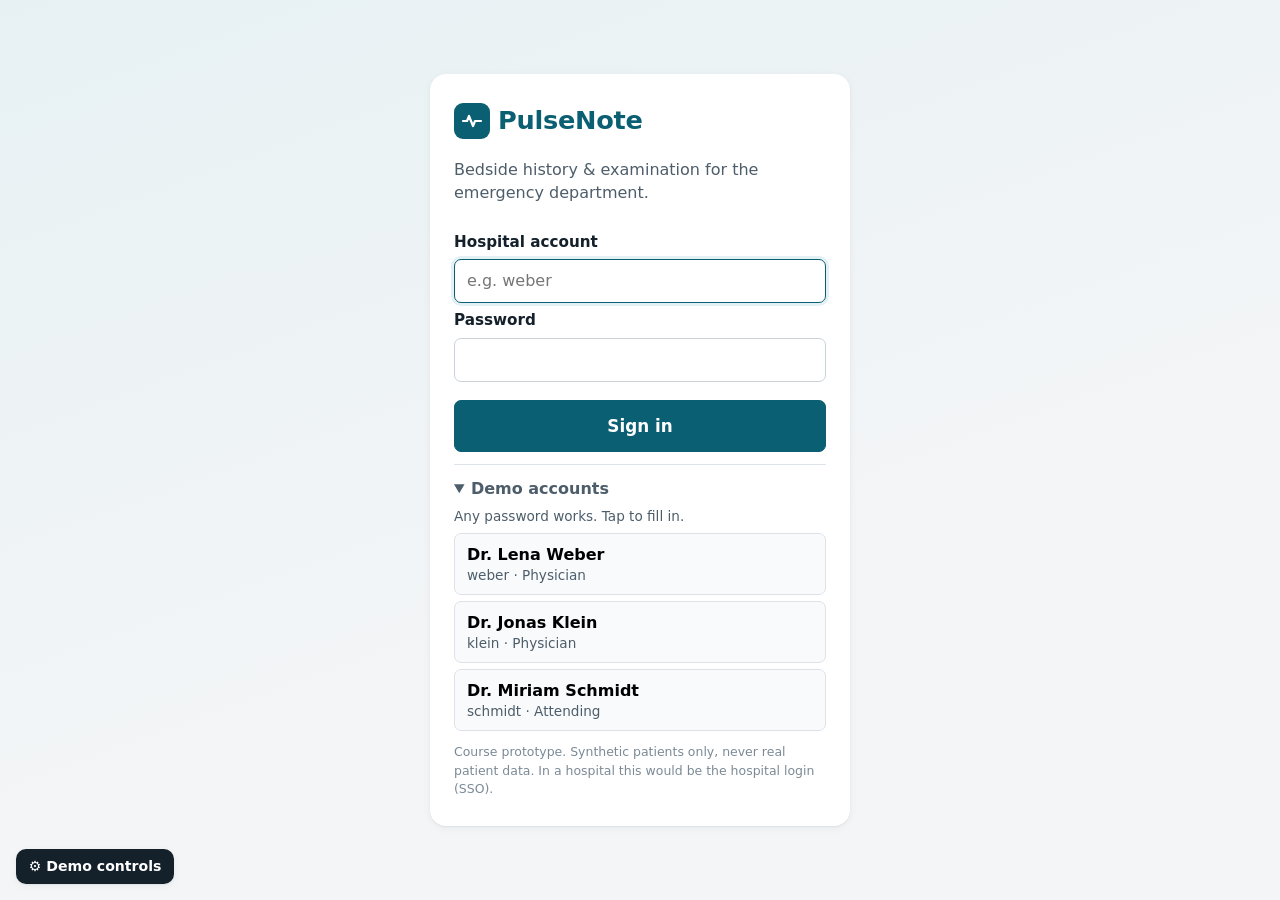
==== apps/web/index.html @ 48c6c137 "Add web app prototype: login, case form wizard, dashboard Co-Authored-By: Claude Opus 5.5 <noreply@a" ====
<!DOCTYPE html>
<html lang="en">
<head>
  <meta charset="utf-8">
  <meta name="viewport" content="width=device-width, initial-scale=1, viewport-fit=cover">
  <meta name="theme-color" content="#0b5f73">
  <meta name="referrer" content="no-referrer">
  <title>PulseNote</title>
  <link rel="stylesheet" href="styles/app.css">
  <!-- Plain ES modules, no build step. Serve the repository root, e.g. `python3 -m http.server`
       in the repo root, then open http://localhost:8000/apps/web/ -->
  <script type="module" src="src/main.js"></script>
</head>
<body>
  <div id="app"></div>
  <noscript>PulseNote needs JavaScript.</noscript>
</body>
</html>
---- apps/web/styles/app.css ----
/* PulseNote: one stylesheet, phone first, desktop from 900px. */

:root {
  --bg: #f3f5f7;
  --surface: #ffffff;
  --surface-2: #f8fafb;
  --ink: #14212b;
  --ink-2: #4d5d6a;
  --ink-3: #7b8a96;
  --line: #dde3e8;
  --line-2: #c9d2d9;
  --primary: #0b5f73;
  --primary-ink: #ffffff;
  --primary-soft: #e3f1f4;
  --warn: #a35a00;
  --warn-soft: #fff4e0;
  --danger: #b3261e;
  --danger-soft: #fdecea;
  --ok: #1d7a46;
  --ok-soft: #e5f4ea;
  --radius: 10px;
  --radius-sm: 7px;
  --shadow: 0 1px 2px rgba(20, 33, 43, .06), 0 2px 8px rgba(20, 33, 43, .05);
  --tap: 44px;
  --font: system-ui, -apple-system, "Segoe UI", Roboto, "Helvetica Neue", Arial, sans-serif;
  --mono: ui-monospace, "SF Mono", Menlo, Consolas, monospace;
}

* { box-sizing: border-box; }
html { -webkit-text-size-adjust: 100%; }
body { margin: 0; background: var(--bg); color: var(--ink); font: 16px/1.45 var(--font); }
h1, h2, h3 { line-height: 1.2; margin: 0; }
h1 { font-size: 1.5rem; letter-spacing: -.01em; }
h2 { font-size: 1.15rem; }
h3 { font-size: 1rem; }
p { margin: .4rem 0; }
[hidden] { display: none !important; }
.muted { color: var(--ink-2); }
.small { font-size: .85rem; }
.pad { padding: 1rem; }
.warn-text { color: var(--warn); }
.visually-hidden { position: absolute; width: 1px; height: 1px; overflow: hidden; clip: rect(0 0 0 0); }
:focus-visible { outline: 3px solid color-mix(in srgb, var(--primary) 45%, transparent); outline-offset: 2px; }

/* ---------- buttons & inputs ---------- */
.btn {
  min-height: var(--tap); padding: 0 1rem; border-radius: var(--radius-sm); border: 1px solid var(--line-2);
  background: var(--surface); color: var(--ink); font: inherit; font-weight: 550; cursor: pointer;
  display: inline-flex; align-items: center; justify-content: center; gap: .3rem; white-space: nowrap;
}
.btn:hover:not(:disabled) { background: var(--surface-2); }
.btn:disabled { opacity: .5; cursor: default; }
.btn-primary { background: var(--primary); border-color: var(--primary); color: var(--primary-ink); }
.btn-primary:hover:not(:disabled) { background: color-mix(in srgb, var(--primary) 88%, black); }
.btn-danger { background: var(--danger); border-color: var(--danger); color: #fff; }
.btn-ghost { border-color: transparent; background: transparent; color: var(--primary); }
.btn-sm { min-height: 36px; padding: 0 .75rem; font-size: .9rem; }
.btn-lg { min-height: 52px; font-size: 1.05rem; padding: 0 1.25rem; }
.btn-block { width: 100%; }
.link-btn { border: 0; background: none; color: var(--primary); font: inherit; font-size: .9rem; cursor: pointer; padding: .25rem; }

.input {
  width: 100%; min-height: var(--tap); padding: .55rem .75rem; border: 1px solid var(--line-2); border-radius: var(--radius-sm);
  background: var(--surface); color: var(--ink); font: inherit; font-size: 16px; /* 16px stops iOS zoom */
}
textarea.input { resize: vertical; min-height: 5.5rem; }
.input:focus { border-color: var(--primary); outline: none; box-shadow: 0 0 0 3px var(--primary-soft); }
.input:disabled { background: var(--surface-2); color: var(--ink-2); }
.input.invalid { border-color: var(--warn); }
.input-sm { min-height: 36px; padding: .3rem .6rem; width: auto; }
.mono { font-family: var(--mono); font-size: .88rem; }

/* ---------- pills & badges ---------- */
.pill, .badge { display: inline-flex; align-items: center; padding: .1rem .55rem; border-radius: 999px; font-size: .78rem; font-weight: 600; white-space: nowrap; }
.pill-draft { background: var(--warn-soft); color: var(--warn); }
.pill-received { background: var(--primary-soft); color: var(--primary); }
.pill-transferred { background: var(--ok-soft); color: var(--ok); }
.badge { background: var(--surface-2); color: var(--ink-2); border: 1px solid var(--line); font-weight: 500; }
.badge-warn { background: var(--warn-soft); color: var(--warn); border-color: transparent; }
.count { margin-left: .4rem; color: var(--ink-3); font-weight: 500; }

/* ---------- banners & toasts ---------- */
.banner { padding: .75rem 1rem; border-radius: var(--radius-sm); background: var(--primary-soft); color: var(--ink); margin: .5rem 0; }
.banner-warn { background: var(--warn-soft); color: #6b3b00; border-left: 4px solid var(--warn); }
.banner-offline { background: #eef0f2; color: var(--ink-2); border-left: 4px solid var(--ink-3); }
#toasts { position: fixed; left: 50%; bottom: calc(1rem + env(safe-area-inset-bottom)); transform: translateX(-50%); z-index: 50; display: grid; gap: .5rem; width: min(92vw, 420px); }
.toast { background: var(--ink); color: #fff; padding: .75rem 1rem; border-radius: var(--radius-sm); box-shadow: var(--shadow); transition: opacity .4s, transform .4s; }
.toast-ok { background: var(--ok); }
.toast-warn { background: #7a4300; }
.toast-error { background: var(--danger); }
.toast.out { opacity: 0; transform: translateY(8px); }

/* ---------- modal ---------- */
.modal-overlay { position: fixed; inset: 0; background: rgba(20, 33, 43, .45); display: grid; place-items: end center; z-index: 40; padding: 0; }
.modal { background: var(--surface); width: 100%; max-width: 480px; border-radius: 16px 16px 0 0; padding: 1.25rem 1.25rem calc(1.25rem + env(safe-area-inset-bottom)); box-shadow: var(--shadow); max-height: 90vh; overflow: auto; }
.modal-body { margin: .75rem 0 1rem; display: grid; gap: .6rem; }
.modal-actions { display: flex; gap: .5rem; justify-content: flex-end; }
.modal-actions .btn { flex: 1; }
@media (min-width: 600px) {
  .modal-overlay { place-items: center; padding: 1rem; }
  .modal { border-radius: 14px; }
  .modal-actions .btn { flex: 0 0 auto; }
}
.template-list { display: grid; gap: .5rem; }
.template { text-align: left; display: grid; gap: .15rem; padding: .85rem 1rem; border: 1px solid var(--line-2); border-radius: var(--radius-sm); background: var(--surface); font: inherit; cursor: pointer; min-height: 56px; }
.template:hover:not(:disabled) { border-color: var(--primary); background: var(--primary-soft); }
.template:disabled { opacity: .55; cursor: not-allowed; }

/* ---------- header ---------- */
.app-header {
  position: sticky; top: 0; z-index: 20; display: flex; align-items: center; gap: 1rem; flex-wrap: wrap;
  padding: .5rem 1rem; padding-top: calc(.5rem + env(safe-area-inset-top)); background: var(--surface); border-bottom: 1px solid var(--line);
}
.brand { display: flex; align-items: center; gap: .5rem; font-weight: 700; font-size: 1.1rem; letter-spacing: -.01em; color: var(--primary); }
.brand-mark { width: 26px; height: 26px; border-radius: 7px; background: var(--primary) url("data:image/svg+xml,%3Csvg xmlns='http://www.w3.org/2000/svg' viewBox='0 0 24 24' fill='none' stroke='white' stroke-width='2.2' stroke-linecap='round' stroke-linejoin='round'%3E%3Cpath d='M3 12h4l2-5 4 10 2-5h6'/%3E%3C/svg%3E") center / 18px no-repeat; }
.brand-lg { font-size: 1.6rem; }
.brand-lg .brand-mark { width: 36px; height: 36px; background-size: 24px; border-radius: 9px; }
.main-nav { display: flex; gap: .25rem; }
.main-nav a { padding: .45rem .75rem; border-radius: var(--radius-sm); color: var(--ink-2); text-decoration: none; font-weight: 550; }
.main-nav a[aria-current] { background: var(--primary-soft); color: var(--primary); }
.header-right { margin-left: auto; display: flex; align-items: center; gap: .6rem; }
.user-chip { display: grid; line-height: 1.15; text-align: right; font-size: .9rem; }
.net { font-size: .78rem; font-weight: 600; padding: .15rem .5rem; border-radius: 999px; }
.net::before { content: ""; display: inline-block; width: 7px; height: 7px; border-radius: 50%; margin-right: .35rem; vertical-align: 1px; background: currentColor; }
.net.on { color: var(--ok); background: var(--ok-soft); }
.net.off { color: var(--ink-2); background: #e6e9ec; }
@media (max-width: 899px) {
  .app-header { gap: .4rem .75rem; }
  .main-nav { order: 3; width: 100%; }
  .main-nav a { flex: 1; text-align: center; }
  .user-chip { display: none; }
}

/* ---------- pages ---------- */
.page { padding: 1rem; padding-bottom: 6rem; }
.page-narrow { max-width: 720px; margin: 0 auto; }
.page-head { display: flex; align-items: flex-start; justify-content: space-between; gap: 1rem; margin: .5rem 0 1rem; flex-wrap: wrap; }
.list-section { margin-bottom: 1.75rem; }
.section-title { display: flex; align-items: center; gap: .5rem; margin-bottom: .6rem; font-size: 1rem; text-transform: uppercase; letter-spacing: .04em; color: var(--ink-2); }
.section-title .badge { margin-left: auto; text-transform: none; letter-spacing: 0; }
.empty { color: var(--ink-3); padding: 1rem; text-align: center; border: 1px dashed var(--line-2); border-radius: var(--radius); }

.cards { display: grid; gap: .6rem; }
.card { background: var(--surface); border: 1px solid var(--line); border-radius: var(--radius); box-shadow: var(--shadow); overflow: hidden; }
.draft-card { border-left: 4px solid var(--warn); }
.draft-card.expiring { background: #fffaf2; }
.card-main { display: grid; gap: .25rem; width: 100%; text-align: left; padding: .85rem 1rem; border: 0; background: none; font: inherit; color: inherit; cursor: pointer; }
.card-top { display: flex; gap: .5rem; align-items: baseline; flex-wrap: wrap; }
.card-complaint { color: var(--ink); }
.card-meta { display: flex; flex-wrap: wrap; gap: .25rem .75rem; font-size: .83rem; color: var(--ink-2); align-items: center; }
.card-actions { display: flex; gap: .4rem; padding: 0 1rem .8rem; }

/* ---------- login ---------- */
.login-page { min-height: 100vh; display: grid; place-items: center; padding: 1rem; background: linear-gradient(160deg, #e7f1f3, var(--bg) 60%); }
.login-card { width: min(420px, 100%); background: var(--surface); border-radius: 16px; padding: 1.75rem 1.5rem; box-shadow: var(--shadow); display: grid; gap: .75rem; }
.login-form { display: grid; gap: .4rem; margin-top: .5rem; }
.login-form .btn { margin-top: .75rem; }
.demo-accounts { border-top: 1px solid var(--line); padding-top: .75rem; }
.demo-accounts summary { cursor: pointer; font-weight: 600; color: var(--ink-2); }
.demo-user { display: grid; width: 100%; text-align: left; padding: .55rem .75rem; margin-top: .35rem; border: 1px solid var(--line); border-radius: var(--radius-sm); background: var(--surface-2); font: inherit; cursor: pointer; }
.demo-user:hover { border-color: var(--primary); }
.fineprint { font-size: .78rem; color: var(--ink-3); margin: 0; }

/* ---------- form fields (shared by phone and desktop) ---------- */
.field { display: grid; gap: .35rem; padding: .7rem 0; border-bottom: 1px solid var(--line); }
.field:last-child { border-bottom: 0; }
.field-label { font-weight: 600; font-size: .95rem; }
.unit-hint { font-weight: 400; color: var(--ink-3); }
.req { color: var(--danger); }
.field-warn { color: var(--warn); font-size: .85rem; }
.nested { padding-left: .75rem; border-left: 3px solid var(--primary-soft); margin-top: .25rem; }
.conditional { animation: reveal .18s ease-out; }
@keyframes reveal { from { opacity: 0; transform: translateY(-3px); } }

.group.depth-1 { background: var(--surface); border: 1px solid var(--line); border-radius: var(--radius); padding: .25rem 1rem; margin-bottom: .75rem; }
.group.depth-1 > .group-title { padding: .75rem 0 .25rem; font-size: .8rem; text-transform: uppercase; letter-spacing: .05em; color: var(--primary); }
.group.depth-2 { padding: .25rem 0 .25rem .75rem; border-left: 3px solid var(--line); margin: .5rem 0; }
.group.depth-2 > .group-title { font-size: .9rem; color: var(--ink-2); padding-top: .4rem; }
.step-pane > .field { background: var(--surface); border: 1px solid var(--line); border-radius: var(--radius); padding: .75rem 1rem; margin-bottom: .75rem; }

.seg { display: inline-flex; border: 1px solid var(--line-2); border-radius: var(--radius-sm); overflow: hidden; background: var(--surface); width: max-content; }
.seg-btn { min-height: var(--tap); min-width: 84px; padding: 0 1rem; border: 0; border-right: 1px solid var(--line-2); background: none; font: inherit; font-weight: 550; color: var(--ink-2); cursor: pointer; }
.seg-btn:last-child { border-right: 0; }
.seg-btn[aria-pressed="true"] { background: var(--primary); color: #fff; }
.seg-sm .seg-btn { min-height: 36px; min-width: 0; font-size: .9rem; }

.chips { display: flex; flex-wrap: wrap; gap: .4rem; }
.chip { min-height: 40px; padding: 0 .9rem; border: 1px solid var(--line-2); border-radius: 999px; background: var(--surface); font: inherit; font-size: .93rem; color: var(--ink); cursor: pointer; }
.chip[aria-pressed="true"] { background: var(--primary-soft); border-color: var(--primary); color: var(--primary); font-weight: 600; }
.chip[aria-pressed="true"]::before { content: "✓ "; }
.chip-other { flex: 1 1 100%; }
.chip:disabled, .seg-btn:disabled { cursor: default; }

.num { display: flex; align-items: center; gap: .5rem; max-width: 220px; }
.num-unit { color: var(--ink-2); min-width: 3.5rem; }
.slider-row { display: flex; align-items: center; gap: .75rem; }
.slider input[type=range] { flex: 1; height: var(--tap); accent-color: var(--primary); }
.slider input.untouched { opacity: .45; }
.slider-value { font-weight: 700; font-size: 1.25rem; min-width: 2ch; text-align: center; }
.slider-labels { display: flex; justify-content: space-between; font-size: .8rem; color: var(--ink-3); }

/* ---------- wizard (phone) ---------- */
.wizard-head { display: flex; align-items: center; gap: .5rem; margin-bottom: .25rem; }
.wizard-head .btn { padding-left: 0; }
.wizard-title { display: flex; flex-direction: column; gap: .2rem; margin-left: auto; align-items: flex-end; text-align: right; }
.wizard-meta { display: flex; justify-content: space-between; gap: .5rem; flex-wrap: wrap; font-size: .82rem; color: var(--ink-2); margin-bottom: .75rem; }
.save-state { transition: color .3s; }
.save-state.flash { color: var(--ok); }
.stepper { list-style: none; padding: 0; margin: 0 0 1rem; display: grid; grid-auto-flow: column; grid-auto-columns: 1fr; gap: .4rem; position: sticky; top: 98px; z-index: 5; background: var(--bg); padding-block: .4rem; }
.stepper button { width: 100%; display: grid; grid-template-columns: auto 1fr; grid-template-rows: auto auto; column-gap: .45rem; align-items: center; text-align: left; padding: .5rem .6rem; border: 1px solid var(--line); border-radius: var(--radius-sm); background: var(--surface); font: inherit; cursor: pointer; }
.stepper .current button { border-color: var(--primary); box-shadow: inset 0 -3px 0 var(--primary); }
.step-num { grid-row: span 2; width: 26px; height: 26px; border-radius: 50%; display: grid; place-items: center; background: var(--surface-2); border: 1px solid var(--line-2); font-weight: 700; font-size: .85rem; }
.current .step-num { background: var(--primary); color: #fff; border-color: var(--primary); }
.step-name { font-weight: 600; font-size: .88rem; white-space: nowrap; overflow: hidden; text-overflow: ellipsis; }
.step-count { font-size: .75rem; color: var(--ink-3); }
.wizard-foot { position: fixed; left: 0; right: 0; bottom: 0; z-index: 15; display: flex; gap: .5rem; justify-content: center; padding: .75rem 1rem calc(.75rem + env(safe-area-inset-bottom)); background: color-mix(in srgb, var(--surface) 94%, transparent); backdrop-filter: blur(6px); border-top: 1px solid var(--line); }
.wizard-foot .btn { flex: 1; max-width: 340px; }
@media (min-width: 900px) { .stepper { top: 57px; } }
@media (max-width: 520px) {
  .stepper button { grid-template-columns: 1fr; grid-template-rows: auto; text-align: center; padding: .45rem .3rem; }
  .step-num { display: none; }
  .step-name { font-size: .82rem; }
}

/* ---------- dashboard ---------- */
.dashboard { display: grid; gap: 1rem; }
@media (min-width: 900px) {
  .dashboard { grid-template-columns: minmax(0, 1fr) minmax(480px, 1fr); align-items: start; padding-bottom: 2rem; }
  .dash-detail { position: sticky; top: 72px; max-height: calc(100vh - 88px); overflow: auto; }
  .only-narrow { display: none !important; }
}
@media (max-width: 899px) {
  .dashboard.has-selection .dash-left { display: none; }
  .dashboard:not(.has-selection) .dash-detail { display: none; }
}
.dash-toolbar { display: flex; flex-wrap: wrap; gap: .5rem; align-items: center; margin-bottom: .75rem; }
.dash-toolbar .search { flex: 1 1 220px; min-height: 36px; }
.dash-list { background: var(--surface); border: 1px solid var(--line); border-radius: var(--radius); overflow: auto; }
.case-table { width: 100%; border-collapse: collapse; font-size: .9rem; }
.case-table th { text-align: left; font-size: .75rem; text-transform: uppercase; letter-spacing: .04em; color: var(--ink-3); font-weight: 600; padding: .6rem .75rem; border-bottom: 1px solid var(--line); background: var(--surface-2); position: sticky; top: 0; }
.case-table td { padding: .6rem .75rem; border-bottom: 1px solid var(--line); vertical-align: top; }
.case-table tbody tr { cursor: pointer; }
.case-table tbody tr:hover { background: var(--surface-2); }
.case-table tr.selected { background: var(--primary-soft); box-shadow: inset 3px 0 0 var(--primary); }
.case-table .clip { max-width: 220px; overflow: hidden; text-overflow: ellipsis; display: -webkit-box; -webkit-line-clamp: 2; -webkit-box-orient: vertical; }
.case-table.audit tbody tr { cursor: default; }
@media (max-width: 1700px) { .case-table th:nth-child(4), .case-table td:nth-child(4) { display: none; } }
@media (max-width: 1350px) and (min-width: 900px) { .case-table th:nth-child(3), .case-table td:nth-child(3) { display: none; } }
@media (max-width: 600px) { .case-table th:nth-child(5), .case-table td:nth-child(5), .case-table th:nth-child(6), .case-table td:nth-child(6) { display: none; } }

.dash-detail { background: var(--surface); border: 1px solid var(--line); border-radius: var(--radius); box-shadow: var(--shadow); }
.detail-empty { display: grid; place-items: center; min-height: 300px; color: var(--ink-3); }
.detail-head { display: flex; flex-wrap: wrap; gap: .75rem; align-items: flex-start; padding: 1rem 1.25rem .5rem; }
.detail-title { flex: 1 1 260px; }
.detail-title h2 { display: flex; align-items: center; gap: .5rem; flex-wrap: wrap; font-size: 1.25rem; }
.retention { font-size: .82rem; color: var(--ok); text-align: right; }
.tabs { display: flex; gap: .25rem; padding: 0 1rem; border-bottom: 1px solid var(--line); overflow-x: auto; position: sticky; top: 0; background: var(--surface); z-index: 3; }
.tabs button { border: 0; background: none; font: inherit; font-weight: 550; color: var(--ink-2); padding: .7rem .8rem; cursor: pointer; border-bottom: 3px solid transparent; white-space: nowrap; }
.tabs button[aria-selected="true"] { color: var(--primary); border-bottom-color: var(--primary); }
.tab-body { padding: 1rem 1.25rem 1.25rem; }
.tab-actions { display: flex; flex-wrap: wrap; gap: .6rem; align-items: center; margin-bottom: .75rem; }
.desk-group { margin-bottom: 1.25rem; }
.desk-group > h3 { font-size: 1rem; padding-bottom: .4rem; border-bottom: 2px solid var(--primary); margin-bottom: .5rem; }
@media (min-width: 1300px) {
  .desk-form .group.depth-1 > .group-body { display: grid; grid-template-columns: 1fr 1fr; column-gap: 1.25rem; }
  .desk-form .group.depth-1 > .group-body > .group, .desk-form .group.depth-1 > .group-body > .field.type-text { grid-column: 1 / -1; }
}
.sticky-actions { position: sticky; bottom: 0; display: flex; justify-content: space-between; align-items: center; gap: 1rem; padding: .75rem 0 0; background: var(--surface); border-top: 1px solid var(--line); }
.report { min-height: 420px; white-space: pre-wrap; }
.json { background: #0f1b24; color: #d6e4ee; padding: 1rem; border-radius: var(--radius-sm); font: .8rem/1.5 var(--mono); overflow: auto; max-height: 60vh; margin: 0; }

/* ---------- demo controls ---------- */
.demo-bar { position: fixed; right: .75rem; bottom: calc(5.25rem + env(safe-area-inset-bottom)); z-index: 30; background: var(--ink); color: #fff; border-radius: var(--radius); box-shadow: var(--shadow); font-size: .88rem; max-width: 240px; }
.demo-bar summary { padding: .45rem .8rem; cursor: pointer; font-weight: 600; list-style: none; }
.demo-bar summary::before { content: "⚙ "; }
.demo-bar-body { padding: 0 .8rem .8rem; display: grid; gap: .5rem; }
.demo-bar .btn { background: #2a3a46; color: #fff; border-color: #3b4d5a; }
.demo-bar .muted { color: #a9b8c3; }
.demo-bar .row { display: flex; gap: .35rem; }
.toggle { display: flex; align-items: center; gap: .35rem; cursor: pointer; }
@media (min-width: 900px) { .demo-bar { bottom: 1rem; right: auto; left: 1rem; } }
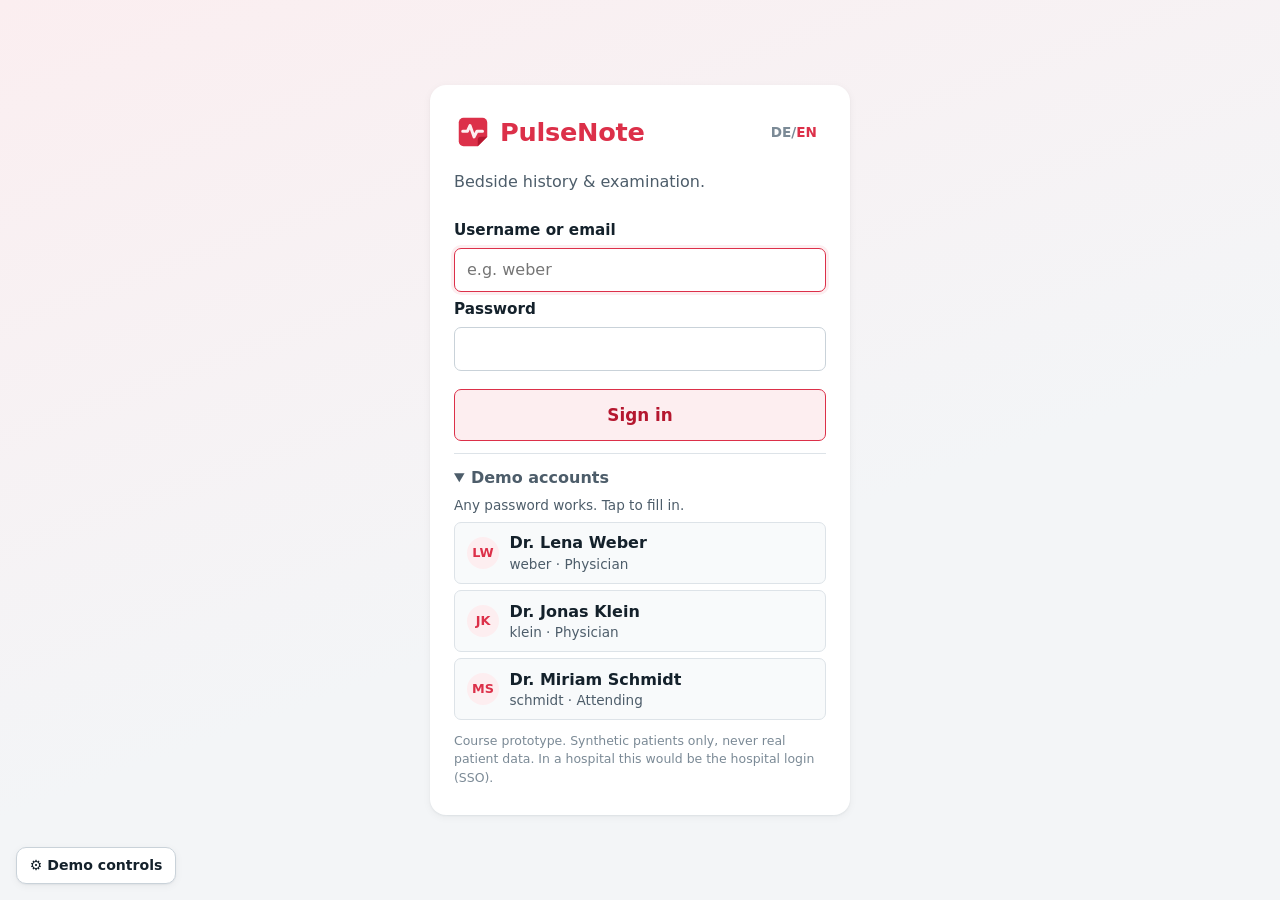
==== commit c895ec67: "Web app: German/English switch, ED patient template, accessibility pass Co-Authored-By: Claude Opus " ====
--- a/apps/web/index.html
+++ b/apps/web/index.html
@@ -3,7 +3,7 @@
 <head>
   <meta charset="utf-8">
   <meta name="viewport" content="width=device-width, initial-scale=1, viewport-fit=cover">
-  <meta name="theme-color" content="#0b5f73">
+  <meta name="theme-color" content="#dc3049">
   <meta name="referrer" content="no-referrer">
   <title>PulseNote</title>
   <link rel="stylesheet" href="styles/app.css">
--- a/apps/web/styles/app.css
+++ b/apps/web/styles/app.css
@@ -1,6 +1,7 @@
 /* PulseNote: one stylesheet, phone first, desktop from 900px. */
 
 :root {
+  color-scheme: light; /* the app has no dark theme yet: keep system controls light */
   --bg: #f3f5f7;
   --surface: #ffffff;
   --surface-2: #f8fafb;
@@ -9,13 +10,14 @@
   --ink-3: #7b8a96;
   --line: #dde3e8;
   --line-2: #c9d2d9;
-  --primary: #0b5f73;
-  --primary-ink: #ffffff;
-  --primary-soft: #e3f1f4;
+  --primary: #dc3049;        /* accent red */
+  --primary-strong: #b5172f; /* red text on light red */
+  --primary-ink: var(--primary-strong);
+  --primary-soft: #fdeef0;
   --warn: #a35a00;
   --warn-soft: #fff4e0;
-  --danger: #b3261e;
-  --danger-soft: #fdecea;
+  --danger: #6e1410;         /* darker than the accent red so destructive actions stay distinct */
+  --danger-soft: #f6e3e1;
   --ok: #1d7a46;
   --ok-soft: #e5f4ea;
   --radius: 10px;
@@ -50,9 +52,9 @@
 }
 .btn:hover:not(:disabled) { background: var(--surface-2); }
 .btn:disabled { opacity: .5; cursor: default; }
-.btn-primary { background: var(--primary); border-color: var(--primary); color: var(--primary-ink); }
-.btn-primary:hover:not(:disabled) { background: color-mix(in srgb, var(--primary) 88%, black); }
-.btn-danger { background: var(--danger); border-color: var(--danger); color: #fff; }
+.btn-primary { background: var(--primary-soft); border: 1.5px solid var(--primary); color: var(--primary-strong); font-weight: 650; }
+.btn-primary:hover:not(:disabled) { background: #fbdde2; }
+.btn-danger { background: var(--danger-soft); border: 1.5px solid var(--danger); color: var(--danger); font-weight: 650; }
 .btn-ghost { border-color: transparent; background: transparent; color: var(--primary); }
 .btn-sm { min-height: 36px; padding: 0 .75rem; font-size: .9rem; }
 .btn-lg { min-height: 52px; font-size: 1.05rem; padding: 0 1.25rem; }
@@ -84,25 +86,23 @@
 .banner-warn { background: var(--warn-soft); color: #6b3b00; border-left: 4px solid var(--warn); }
 .banner-offline { background: #eef0f2; color: var(--ink-2); border-left: 4px solid var(--ink-3); }
 #toasts { position: fixed; left: 50%; bottom: calc(1rem + env(safe-area-inset-bottom)); transform: translateX(-50%); z-index: 50; display: grid; gap: .5rem; width: min(92vw, 420px); }
-.toast { background: var(--ink); color: #fff; padding: .75rem 1rem; border-radius: var(--radius-sm); box-shadow: var(--shadow); transition: opacity .4s, transform .4s; }
-.toast-ok { background: var(--ok); }
-.toast-warn { background: #7a4300; }
-.toast-error { background: var(--danger); }
+.toast { background: var(--surface); color: var(--ink); border: 1px solid var(--line-2); border-left: 5px solid var(--ink-3); padding: .75rem 1rem; border-radius: var(--radius-sm); box-shadow: var(--shadow); transition: opacity .4s, transform .4s; }
+.toast-ok { border-left-color: var(--ok); background: var(--ok-soft); }
+.toast-warn { border-left-color: var(--warn); background: var(--warn-soft); }
+.toast-error { border-left-color: var(--danger); background: var(--danger-soft); }
 .toast.out { opacity: 0; transform: translateY(8px); }
 
 /* ---------- modal ---------- */
-.modal-overlay { position: fixed; inset: 0; background: rgba(20, 33, 43, .45); display: grid; place-items: end center; z-index: 40; padding: 0; }
-.modal { background: var(--surface); width: 100%; max-width: 480px; border-radius: 16px 16px 0 0; padding: 1.25rem 1.25rem calc(1.25rem + env(safe-area-inset-bottom)); box-shadow: var(--shadow); max-height: 90vh; overflow: auto; }
+.modal-overlay { position: fixed; inset: 0; background: rgba(20, 33, 43, .45); display: grid; place-items: center; z-index: 40; padding: 1rem; }
+.modal { background: var(--surface); width: 100%; max-width: 480px; border-radius: 16px; padding: 1.25rem; box-shadow: var(--shadow); max-height: 90vh; overflow: auto; }
 .modal-body { margin: .75rem 0 1rem; display: grid; gap: .6rem; }
 .modal-actions { display: flex; gap: .5rem; justify-content: flex-end; }
 .modal-actions .btn { flex: 1; }
 @media (min-width: 600px) {
-  .modal-overlay { place-items: center; padding: 1rem; }
-  .modal { border-radius: 14px; }
   .modal-actions .btn { flex: 0 0 auto; }
 }
 .template-list { display: grid; gap: .5rem; }
-.template { text-align: left; display: grid; gap: .15rem; padding: .85rem 1rem; border: 1px solid var(--line-2); border-radius: var(--radius-sm); background: var(--surface); font: inherit; cursor: pointer; min-height: 56px; }
+.template { color: var(--ink); text-align: left; display: grid; gap: .15rem; padding: .85rem 1rem; border: 1px solid var(--line-2); border-radius: var(--radius-sm); background: var(--surface); font: inherit; cursor: pointer; min-height: 56px; }
 .template:hover:not(:disabled) { border-color: var(--primary); background: var(--primary-soft); }
 .template:disabled { opacity: .55; cursor: not-allowed; }
 
@@ -112,14 +112,13 @@
   padding: .5rem 1rem; padding-top: calc(.5rem + env(safe-area-inset-top)); background: var(--surface); border-bottom: 1px solid var(--line);
 }
 .brand { display: flex; align-items: center; gap: .5rem; font-weight: 700; font-size: 1.1rem; letter-spacing: -.01em; color: var(--primary); }
-.brand-mark { width: 26px; height: 26px; border-radius: 7px; background: var(--primary) url("data:image/svg+xml,%3Csvg xmlns='http://www.w3.org/2000/svg' viewBox='0 0 24 24' fill='none' stroke='white' stroke-width='2.2' stroke-linecap='round' stroke-linejoin='round'%3E%3Cpath d='M3 12h4l2-5 4 10 2-5h6'/%3E%3C/svg%3E") center / 18px no-repeat; }
+.brand-mark { width: 28px; height: 28px; background: url("data:image/svg+xml,%3Csvg xmlns='http://www.w3.org/2000/svg' viewBox='0 0 24 24'%3E%3Cpath d='M6 3h12a3 3 0 0 1 3 3v9l-6 6H6a3 3 0 0 1-3-3V6a3 3 0 0 1 3-3z' fill='%23dc3049'/%3E%3Cpath d='M21 15h-4a2 2 0 0 0-2 2v4z' fill='%23b5172f'/%3E%3Cpath d='M5.5 11.5h3l1.6-3.6 2.6 7.2 1.8-3.6h3.5' stroke='%23fdeef0' stroke-width='1.9' fill='none' stroke-linecap='round' stroke-linejoin='round'/%3E%3C/svg%3E") center / contain no-repeat; }
 .brand-lg { font-size: 1.6rem; }
-.brand-lg .brand-mark { width: 36px; height: 36px; background-size: 24px; border-radius: 9px; }
+.brand-lg .brand-mark { width: 38px; height: 38px; }
 .main-nav { display: flex; gap: .25rem; }
 .main-nav a { padding: .45rem .75rem; border-radius: var(--radius-sm); color: var(--ink-2); text-decoration: none; font-weight: 550; }
 .main-nav a[aria-current] { background: var(--primary-soft); color: var(--primary); }
 .header-right { margin-left: auto; display: flex; align-items: center; gap: .6rem; }
-.user-chip { display: grid; line-height: 1.15; text-align: right; font-size: .9rem; }
 .net { font-size: .78rem; font-weight: 600; padding: .15rem .5rem; border-radius: 999px; }
 .net::before { content: ""; display: inline-block; width: 7px; height: 7px; border-radius: 50%; margin-right: .35rem; vertical-align: 1px; background: currentColor; }
 .net.on { color: var(--ok); background: var(--ok-soft); }
@@ -151,13 +150,13 @@
 .card-actions { display: flex; gap: .4rem; padding: 0 1rem .8rem; }
 
 /* ---------- login ---------- */
-.login-page { min-height: 100vh; display: grid; place-items: center; padding: 1rem; background: linear-gradient(160deg, #e7f1f3, var(--bg) 60%); }
+.login-page { min-height: 100vh; display: grid; place-items: center; padding: 1rem; background: linear-gradient(160deg, #fbeef0, var(--bg) 60%); }
 .login-card { width: min(420px, 100%); background: var(--surface); border-radius: 16px; padding: 1.75rem 1.5rem; box-shadow: var(--shadow); display: grid; gap: .75rem; }
 .login-form { display: grid; gap: .4rem; margin-top: .5rem; }
 .login-form .btn { margin-top: .75rem; }
 .demo-accounts { border-top: 1px solid var(--line); padding-top: .75rem; }
 .demo-accounts summary { cursor: pointer; font-weight: 600; color: var(--ink-2); }
-.demo-user { display: grid; width: 100%; text-align: left; padding: .55rem .75rem; margin-top: .35rem; border: 1px solid var(--line); border-radius: var(--radius-sm); background: var(--surface-2); font: inherit; cursor: pointer; }
+.demo-user { color: var(--ink); display: grid; width: 100%; text-align: left; padding: .55rem .75rem; margin-top: .35rem; border: 1px solid var(--line); border-radius: var(--radius-sm); background: var(--surface-2); font: inherit; cursor: pointer; }
 .demo-user:hover { border-color: var(--primary); }
 .fineprint { font-size: .78rem; color: var(--ink-3); margin: 0; }
 
@@ -178,11 +177,11 @@
 .group.depth-2 > .group-title { font-size: .9rem; color: var(--ink-2); padding-top: .4rem; }
 .step-pane > .field { background: var(--surface); border: 1px solid var(--line); border-radius: var(--radius); padding: .75rem 1rem; margin-bottom: .75rem; }
 
-.seg { display: inline-flex; border: 1px solid var(--line-2); border-radius: var(--radius-sm); overflow: hidden; background: var(--surface); width: max-content; }
-.seg-btn { min-height: var(--tap); min-width: 84px; padding: 0 1rem; border: 0; border-right: 1px solid var(--line-2); background: none; font: inherit; font-weight: 550; color: var(--ink-2); cursor: pointer; }
-.seg-btn:last-child { border-right: 0; }
-.seg-btn[aria-pressed="true"] { background: var(--primary); color: #fff; }
-.seg-sm .seg-btn { min-height: 36px; min-width: 0; font-size: .9rem; }
+.seg { display: inline-flex; gap: 3px; padding: 3px; border: 1px solid var(--line-2); border-radius: 12px; background: var(--surface-2); width: max-content; }
+.seg-btn { min-height: calc(var(--tap) - 8px); min-width: 84px; padding: 0 1rem; border: 0; border-radius: 9px; background: none; font: inherit; font-weight: 550; color: var(--ink-2); cursor: pointer; }
+.seg-btn:hover:not(:disabled):not([aria-pressed="true"]) { background: var(--surface); }
+.seg-btn[aria-pressed="true"] { background: var(--primary-soft); color: var(--primary-strong); box-shadow: inset 0 0 0 2px var(--primary); font-weight: 700; }
+.seg-sm .seg-btn { min-height: 30px; min-width: 0; font-size: .9rem; border-radius: 8px; }
 
 .chips { display: flex; flex-wrap: wrap; gap: .4rem; }
 .chip { min-height: 40px; padding: 0 .9rem; border: 1px solid var(--line-2); border-radius: 999px; background: var(--surface); font: inherit; font-size: .93rem; color: var(--ink); cursor: pointer; }
@@ -207,17 +206,19 @@
 .save-state { transition: color .3s; }
 .save-state.flash { color: var(--ok); }
 .stepper { list-style: none; padding: 0; margin: 0 0 1rem; display: grid; grid-auto-flow: column; grid-auto-columns: 1fr; gap: .4rem; position: sticky; top: 98px; z-index: 5; background: var(--bg); padding-block: .4rem; }
-.stepper button { width: 100%; display: grid; grid-template-columns: auto 1fr; grid-template-rows: auto auto; column-gap: .45rem; align-items: center; text-align: left; padding: .5rem .6rem; border: 1px solid var(--line); border-radius: var(--radius-sm); background: var(--surface); font: inherit; cursor: pointer; }
-.stepper .current button { border-color: var(--primary); box-shadow: inset 0 -3px 0 var(--primary); }
+.stepper button { width: 100%; display: grid; grid-template-columns: auto 1fr; column-gap: .5rem; row-gap: .3rem; align-items: center; text-align: left; padding: .5rem .6rem; border: 1px solid var(--line); border-radius: var(--radius-sm); background: var(--surface); font: inherit; color: var(--ink); cursor: pointer; }
+.stepper .current button { border-color: var(--primary); box-shadow: 0 0 0 1px var(--primary); }
 .step-num { grid-row: span 2; width: 26px; height: 26px; border-radius: 50%; display: grid; place-items: center; background: var(--surface-2); border: 1px solid var(--line-2); font-weight: 700; font-size: .85rem; }
-.current .step-num { background: var(--primary); color: #fff; border-color: var(--primary); }
+.current .step-num { background: var(--primary-soft); color: var(--primary-strong); border-color: var(--primary); }
 .step-name { font-weight: 600; font-size: .88rem; white-space: nowrap; overflow: hidden; text-overflow: ellipsis; }
-.step-count { font-size: .75rem; color: var(--ink-3); }
+.step-bar { height: 4px; border-radius: 2px; background: var(--line); overflow: hidden; }
+.step-bar > span { display: block; height: 100%; background: var(--primary); transition: width .3s; }
+.step-heading { font-size: .8rem; font-weight: 600; text-transform: uppercase; letter-spacing: .05em; color: var(--ink-2); margin: 0 0 .6rem; outline: none; }
 .wizard-foot { position: fixed; left: 0; right: 0; bottom: 0; z-index: 15; display: flex; gap: .5rem; justify-content: center; padding: .75rem 1rem calc(.75rem + env(safe-area-inset-bottom)); background: color-mix(in srgb, var(--surface) 94%, transparent); backdrop-filter: blur(6px); border-top: 1px solid var(--line); }
 .wizard-foot .btn { flex: 1; max-width: 340px; }
 @media (min-width: 900px) { .stepper { top: 57px; } }
 @media (max-width: 520px) {
-  .stepper button { grid-template-columns: 1fr; grid-template-rows: auto; text-align: center; padding: .45rem .3rem; }
+  .stepper button { grid-template-columns: 1fr; text-align: center; padding: .45rem .4rem; }
   .step-num { display: none; }
   .step-name { font-size: .82rem; }
 }
@@ -267,15 +268,98 @@
 }
 .sticky-actions { position: sticky; bottom: 0; display: flex; justify-content: space-between; align-items: center; gap: 1rem; padding: .75rem 0 0; background: var(--surface); border-top: 1px solid var(--line); }
 .report { min-height: 420px; white-space: pre-wrap; }
-.json { background: #0f1b24; color: #d6e4ee; padding: 1rem; border-radius: var(--radius-sm); font: .8rem/1.5 var(--mono); overflow: auto; max-height: 60vh; margin: 0; }
+.json { background: var(--surface-2); color: var(--ink); border: 1px solid var(--line); padding: 1rem; border-radius: var(--radius-sm); font: .8rem/1.5 var(--mono); overflow: auto; max-height: 60vh; margin: 0; }
 
 /* ---------- demo controls ---------- */
-.demo-bar { position: fixed; right: .75rem; bottom: calc(5.25rem + env(safe-area-inset-bottom)); z-index: 30; background: var(--ink); color: #fff; border-radius: var(--radius); box-shadow: var(--shadow); font-size: .88rem; max-width: 240px; }
+.demo-bar { position: fixed; right: .75rem; bottom: calc(5.25rem + env(safe-area-inset-bottom)); z-index: 30; background: var(--surface); color: var(--ink); border: 1px solid var(--line-2); border-radius: var(--radius); box-shadow: var(--shadow); font-size: .88rem; max-width: 240px; }
 .demo-bar summary { padding: .45rem .8rem; cursor: pointer; font-weight: 600; list-style: none; }
 .demo-bar summary::before { content: "⚙ "; }
 .demo-bar-body { padding: 0 .8rem .8rem; display: grid; gap: .5rem; }
-.demo-bar .btn { background: #2a3a46; color: #fff; border-color: #3b4d5a; }
-.demo-bar .muted { color: #a9b8c3; }
+.demo-bar .btn { background: var(--surface-2); }
 .demo-bar .row { display: flex; gap: .35rem; }
 .toggle { display: flex; align-items: center; gap: .35rem; cursor: pointer; }
 @media (min-width: 900px) { .demo-bar { bottom: 1rem; right: auto; left: 1rem; } }
+
+/* ---------- polish ---------- */
+.skip-link { position: absolute; left: -999px; top: .5rem; z-index: 60; background: var(--surface); color: var(--ink); border: 2px solid var(--primary); padding: .5rem .75rem; border-radius: var(--radius-sm); }
+.skip-link:focus { left: .5rem; }
+.nowrap { white-space: nowrap; }
+.center { text-align: center; }
+
+.lang-btn { font-size: .85rem; color: var(--ink-3); gap: 0; padding: 0 .5rem; }
+.lang-btn .on { color: var(--primary); font-weight: 700; }
+.login-top { display: flex; align-items: center; justify-content: space-between; }
+
+.avatar { width: 32px; height: 32px; border-radius: 50%; display: inline-grid; place-items: center; flex: none; background: var(--primary-soft); color: var(--primary); font-weight: 700; font-size: .8rem; }
+.user-chip { display: flex; align-items: center; gap: .5rem; text-align: left; }
+.user-text { display: grid; line-height: 1.15; text-align: center; }
+.demo-user { display: flex; align-items: center; gap: .65rem; }
+.demo-user-text { display: grid; }
+
+.new-case { gap: .5rem; }
+.plus { position: relative; width: 14px; height: 14px; flex: none; }
+.plus::before, .plus::after { content: ""; position: absolute; left: 50%; top: 50%; background: currentColor; border-radius: 1px; transform: translate(-50%, -50%); }
+.plus::before { width: 14px; height: 2.25px; }
+.plus::after { width: 2.25px; height: 14px; }
+.card-name { font-size: 1.05rem; }
+.card-foot { display: flex; align-items: center; justify-content: space-between; gap: .5rem; flex-wrap: wrap; padding: .55rem 1rem .7rem; border-top: 1px solid var(--line); background: var(--surface-2); font-size: .83rem; color: var(--ink-2); }
+.draft-card.expiring .card-foot { background: var(--warn-soft); }
+.card-foot .card-actions { padding: 0; }
+.expiry { display: inline-flex; align-items: center; gap: .35rem; }
+.clock-icon { width: 13px; height: 13px; border: 1.6px solid currentColor; border-radius: 50%; position: relative; }
+.clock-icon::after { content: ""; position: absolute; left: 4.5px; top: 1.5px; width: 3px; height: 4px; border-left: 1.6px solid currentColor; border-bottom: 1.6px solid currentColor; }
+
+/* Yes/No questions as compact rows: label left, switch right */
+.field.type-boolean { grid-template-columns: 1fr auto; align-items: center; column-gap: 1rem; }
+.field.type-boolean > .nested { grid-column: 1 / -1; }
+.field.type-boolean .seg-btn { min-width: 64px; }
+/* Numeric groups (e.g. blood pressure) side by side */
+.group-inline > .group-body { display: grid; grid-template-columns: repeat(auto-fit, minmax(130px, 1fr)); column-gap: 1rem; }
+.group-inline > .group-body > .field { border-bottom: 0; }
+.field.is-slider .field-label { display: flex; justify-content: space-between; }
+
+.review-patient { padding: .75rem; border-radius: var(--radius-sm); background: var(--surface-2); border: 1px solid var(--line); }
+.review-steps { list-style: none; margin: 0; padding: 0; display: grid; gap: .25rem; }
+.review-steps li { display: flex; justify-content: space-between; gap: 1rem; padding: .35rem 0; border-bottom: 1px solid var(--line); }
+
+.kpis { display: grid; grid-template-columns: repeat(3, 1fr); gap: .5rem; margin-bottom: .75rem; }
+.kpi { background: var(--surface); border: 1px solid var(--line); border-radius: var(--radius); padding: .6rem .8rem; display: grid; }
+.kpi strong { font-size: 1.5rem; line-height: 1.1; font-variant-numeric: tabular-nums; }
+.kpi span { font-size: .8rem; color: var(--ink-2); }
+.kpi-open strong { color: var(--primary); }
+.kpi-his strong { color: var(--ok); }
+.detail-sub { margin-top: .2rem; }
+.section-jump { display: flex; flex-wrap: wrap; gap: .35rem; margin-bottom: .75rem; }
+.chip-sm { min-height: 32px; font-size: .85rem; padding: 0 .75rem; }
+.desk-group { scroll-margin-top: 3.5rem; }
+.detail-empty { gap: .75rem; text-align: center; padding: 2rem; }
+.detail-empty-icon { width: 56px; height: 56px; margin: 0 auto; border-radius: 14px; background: var(--primary-soft) url("data:image/svg+xml,%3Csvg xmlns='http://www.w3.org/2000/svg' viewBox='0 0 24 24' fill='none' stroke='%23dc3049' stroke-width='1.8' stroke-linecap='round' stroke-linejoin='round'%3E%3Crect x='5' y='3' width='14' height='18' rx='2'/%3E%3Cpath d='M9 8h6M9 12h6M9 16h3'/%3E%3C/svg%3E") center / 30px no-repeat; }
+.back-link { padding-left: .25rem; }
+
+@media (prefers-reduced-motion: reduce) {
+  *, *::before, *::after { animation: none !important; transition: none !important; scroll-behavior: auto !important; }
+}
+@media (max-width: 899px) {
+  .header-right .user-chip { display: none; }
+  .stepper { position: static; }
+}
+@media (max-width: 520px) {
+  .app-header { flex-wrap: wrap; }
+  .header-right { gap: .25rem; }
+  .net { font-size: 0; padding: .35rem; }
+  .net::before { margin: 0; width: 9px; height: 9px; }
+  .brand { font-size: 1rem; }
+}
+
+.template { display: flex; align-items: center; justify-content: space-between; gap: .75rem; }
+.template-text { display: grid; gap: .15rem; }
+.template-main { border: 1.5px solid var(--primary); background: var(--primary-soft); min-height: 72px; }
+.template-main strong { font-size: 1.05rem; }
+.template-sep { margin-top: .5rem; text-transform: uppercase; letter-spacing: .05em; font-weight: 600; }
+
+/* ordinal slider (choice with slider control) */
+.slider-track { flex: 1; display: grid; }
+.slider-track input[type=range] { width: 100%; height: 32px; }
+.slider-ticks { display: flex; justify-content: space-between; font-size: .8rem; color: var(--ink-3); padding: 0 3px; }
+.slider-ticks span { width: 14px; text-align: center; }
+.slider-choice { display: block; font-weight: 650; color: var(--primary-strong); margin-top: .2rem; }
